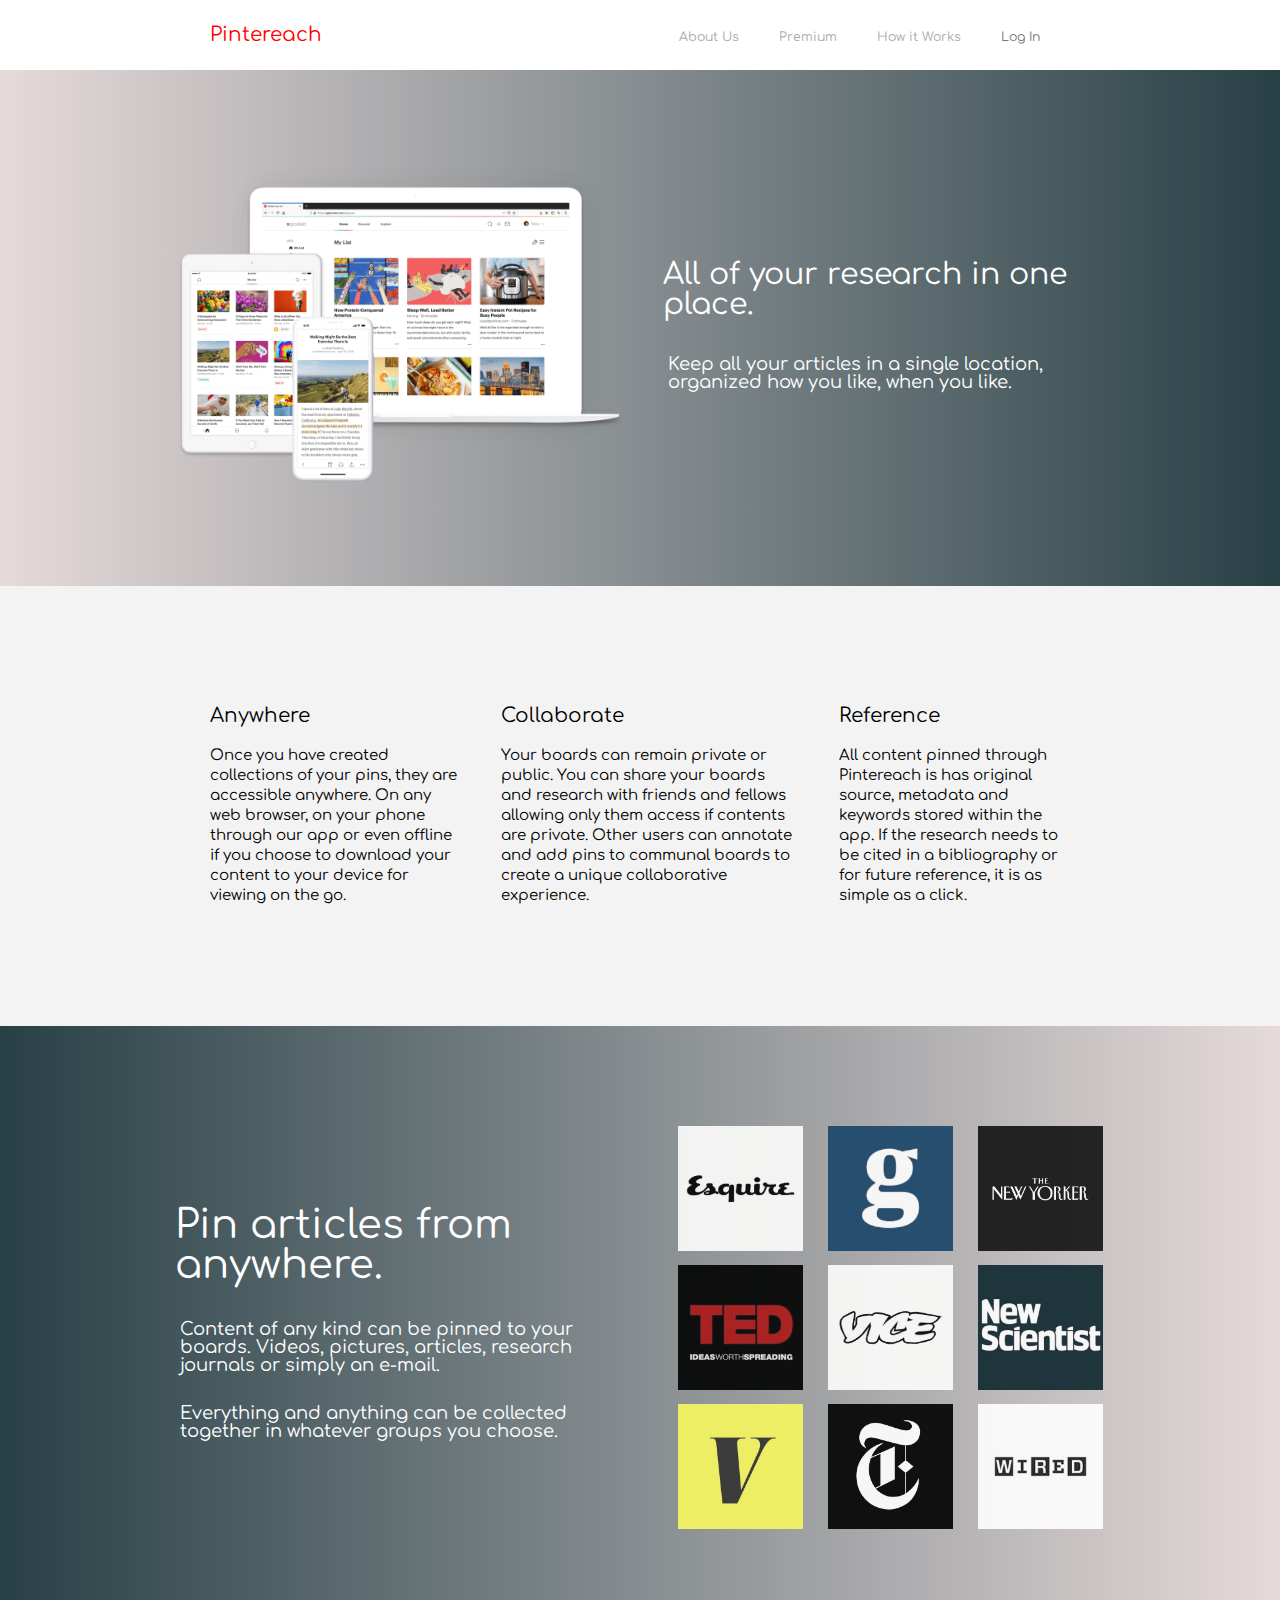
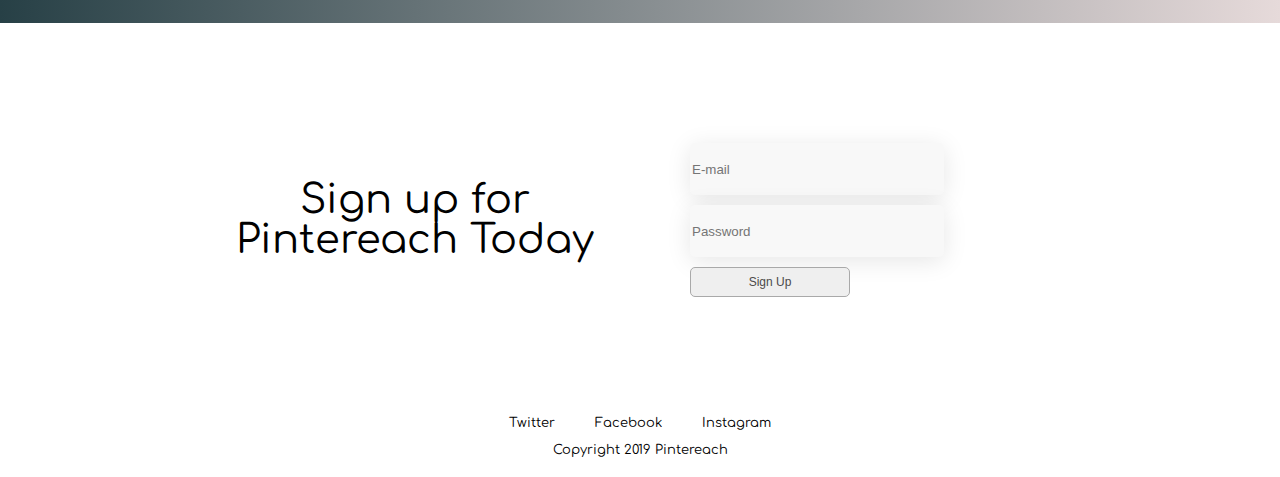
==== index.html @ 4bc60230 "premium page created + early styling" ====
<!DOCTYPE html>
<html lang="en">

<head>
    <meta charset="UTF-8">
    <meta name="viewport" content="width=device-width, initial-scale=1.0">
    <meta http-equiv="X-UA-Compatible" content="ie=edge">
    <link href="https://fonts.googleapis.com/css?family=Comfortaa&display=swap" rel="stylesheet">
    <link rel="stylesheet" href="css/index.css">
    <link rel='shortcut icon' type='image/x-icon' href='favicon.ico' />
    <script defer src="JS/index.js"></script>
    <title>Pintereach</title>
</head>

<body>
    <header>
        <div class="navbar">
            <div class="logo">
                <a href="index.html">
                    <h1>Pintereach</h1>
                </a>
            </div>

            <div class="nav">
                <ul>
                    <li><a href="about.html">About Us</a></li>
                    <li><a href="premium.html">Premium</a></li>
                    <li><a href="howitworks.html">How it Works</a></li>
                    <li class="buttonlogin">Log In</li>
                    <li class="buttonloginmobile"><a href="mobilelogin.html">Log In</a></li>
                </ul>
            </div>
        </div>
    </header>

    <div class="top-content">
        <div class="top-container">
            <div class="left-side">
                <img src="IMG/exampletemporary.png">
            </div>
            <div class="right-side">
                <h2>All of your research in one place. </h2>
                <p>Keep all your articles in a single location,
                    organized how you like, when you like.
                </p>

            </div>
            <div class="log-in hidden1">
                <div class="logo1"><a href="index.html">
                        <h1>Pintereach</h1>
                    </a></div>
                <input class="text1" placeholder="email">
                <input class="text1" placeholder="password">
                <button class="logged-button">Log In</button>
                <p>Not a member? <a class="signup-button" href="#signup">Sign up!</a></p>
            </div>
        </div>

    </div>
    <div class="middle-content">
        <div class="middle-container">
            <div class="text">
                <h3>Anywhere</h3>
                <p>Once you have created collections of your pins,
                    they are accessible anywhere. On any web browser, on
                    your phone through our app or even offline if you
                    choose to download your content to your device for viewing
                    on the go.
                </p>
            </div>
            <div class="text">
                <h3>Collaborate</h3>
                <p>Your boards can remain private or public. You can share
                    your boards and research with friends and fellows
                    allowing only them access if contents are private.
                    Other users can annotate and add pins to communal boards
                    to create a unique collaborative experience.
                </p>
            </div>
            <div class="text">
                <h3>Reference </h3>
                <p>All content pinned through Pintereach is has original source,
                    metadata and keywords stored within the app. If the research
                    needs to be cited in a bibliography or for future reference,
                    it is as simple as a click.
                </p>
            </div>
        </div>


    </div>
    <div class="middle-content-bottom">
        <div class="middle-container-1">
            <div class="left-side">
                <h2>Pin articles from anywhere.</h2>
                <p>Content of any kind can be pinned to your
                    boards. Videos, pictures, articles, research journals
                    or simply an e-mail.</p>
                <p> Everything and anything
                    can be collected together
                    in whatever groups you choose.
                </p>
            </div>
            <div class="right-side">
                <div class="image-container"><img src="IMG/esquire.jpg"></div>
                <div class="image-container"><img src="IMG/guardian.jpg"></div>
                <div class="image-container"><img src="IMG/newyorker.jpg"></div>
                <div class="image-container"><img src="IMG/ted.jpg"></div>
                <div class="image-container"><img src="IMG/vice.jpg"></div>
                <div class="image-container"><img src="IMG/newscientist.jpg"></div>
                <div class="image-container"><img src="IMG/vox.jpg"></div>
                <div class="image-container"><img src="IMG/telegraph.jpg"></div>
                <div class="image-container"><img src="IMG/wired.jpg"></div>
            </div>
        </div>
    </div>
    </div>
    <div class="bottom-content">
        <div class="bottom-container-redo">
            <div class="left-bottom">
                <h1>Sign up for Pintereach Today</h1>
            </div>
            <div class="right-bottom" id="signup">
                <form>

                    <input id="input-one" type="text" name="email" placeholder="E-mail"><br>
                    <input id="input-two" type="text" name="password" placeholder="Password">
                </form>
                <button class="sign-up-button">Sign Up</button>
            </div>
            <div class="right-bottom-alt">
                <h2>Thanks, you will be e-mailed a confirmation
                    shortly.
                </h2>
            </div>

        </div>
    </div>
    <footer>

        <ul class="footer-links">
            <li><a href="#">Twitter</a></li>
            <li><a href="#">Facebook</a></li>
            <li><a href="#">Instagram</a></li>
        </ul>
        <p>Copyright 2019 Pintereach</p>
    </footer>
</body>

</html>
---- css/index.css ----
html,
body,
div,
span,
applet,
object,
iframe,
h1,
h2,
h3,
h4,
h5,
h6,
p,
blockquote,
pre,
a,
abbr,
acronym,
address,
big,
cite,
code,
del,
dfn,
em,
img,
ins,
kbd,
q,
s,
samp,
small,
strike,
strong,
sub,
sup,
tt,
var,
b,
u,
i,
center,
dl,
dt,
dd,
ol,
ul,
li,
fieldset,
form,
label,
legend,
table,
caption,
tbody,
tfoot,
thead,
tr,
th,
td,
article,
aside,
canvas,
details,
embed,
figure,
figcaption,
footer,
header,
hgroup,
menu,
nav,
output,
ruby,
section,
summary,
time,
mark,
audio,
video {
  margin: 0;
  padding: 0;
  border: 0;
  font-size: 100%;
  font: inherit;
  vertical-align: baseline;
}
/* HTML5 display-role reset for older browsers */
article,
aside,
details,
figcaption,
figure,
footer,
header,
hgroup,
menu,
nav,
section {
  display: block;
}
:root {
  font-size: 62.5%;
}
body {
  line-height: 1;
  box-sizing: border-box;
}
ol,
ul {
  list-style: none;
}
blockquote,
q {
  quotes: none;
}
blockquote:before,
blockquote:after,
q:before,
q:after {
  content: '';
  content: none;
}
table {
  border-collapse: collapse;
  border-spacing: 0;
}
a {
  text-decoration: none;
  color: inherit;
}
header {
  width: 100%;
  position: fixed;
  top: 0;
  margin: 0 auto;
  background-color: white;
  color: red;
  z-index: 1;
}
@media (max-width: 500px) {
  header {
    max-width: auto;
  }
}
header .logo {
  font-size: 2rem;
  padding-left: 2rem;
}
header .logo:hover {
  color: #d40202;
  cursor: pointer;
}
.navbar {
  max-width: 900px;
  margin: 0 auto;
  padding: 2.5rem 0;
  display: flex;
  align-items: baseline;
  justify-content: space-between;
  top: 0;
}
@media (max-width: 500px) {
  .navbar {
    flex-direction: column;
    align-items: center;
    width: 100%;
    padding: 1rem 0;
  }
}
.nav {
  font-size: 1.25rem;
  color: darkgrey;
}
@media (max-width: 500px) {
  .nav {
    padding-top: 1rem;
  }
}
ul {
  display: flex;
  margin-right: 3rem;
}
li {
  padding: 0 2rem;
  cursor: pointer;
}
@media (max-width: 500px) {
  li {
    padding: 0 1rem;
  }
}
li:nth-child(4) {
  color: #787878;
}
li:hover {
  color: #c8c8c8;
}
@media (max-width: 500px) {
  .buttonlogin {
    display: none;
  }
}
.buttonloginmobile {
  display: none;
}
@media (max-width: 500px) {
  .buttonloginmobile {
    display: block;
  }
}
.top-content {
  margin-top: 7rem;
  background-image: linear-gradient(to right, #E6DADA, #274046);
  display: flex;
}
@media (max-width: 500px) {
  .top-content {
    margin-top: 2rem;
  }
}
.top-container {
  margin: 0 auto;
  width: 950px;
  max-width: 950px;
  display: flex;
  justify-content: space-around;
  align-items: center;
  margin-top: 8rem;
  margin-bottom: 8rem;
}
.top-container .right-side {
  width: 100%;
  max-width: 450px;
  padding: 10rem 0;
}
.top-container .right-side h2 {
  font-size: 3rem;
  color: white;
  margin-bottom: 1rem;
  padding: 1rem;
}
.top-container .right-side p {
  font-size: 1.8rem;
  color: white;
  padding: 1.5rem;
}
.top-container .left-side {
  max-width: 450px;
}
.top-container .left-side img {
  height: auto;
  max-width: 100%;
}
@media (max-width: 500px) {
  .top-container {
    flex-direction: column-reverse;
    margin-top: 0rem;
  }
}
.middle-content {
  background-color: #f3f3f3;
}
.middle-container {
  max-width: 900px;
  margin: 0 auto;
  display: flex;
  justify-content: space-between;
  position: relative;
  top: 20%;
  padding-top: 10rem;
  padding-bottom: 10rem;
}
.text {
  max-width: 450px;
  padding: 2rem;
}
.text h3 {
  font-size: 2rem;
  padding-bottom: 2rem;
}
.text p {
  font-size: 1.5rem;
  line-height: 2rem;
}
@media (max-width: 500px) {
  .middle-container {
    flex-direction: column;
    justify-content: center;
    align-items: center;
    width: 100%;
  }
  .text {
    max-width: 90%;
  }
}
.bottom-container-redo {
  max-width: 900px;
  height: 100%;
  margin: 0 auto;
  display: flex;
  justify-content: space-between;
  align-items: center;
  margin-top: 12rem;
  margin-bottom: 12rem;
}
@media (max-width: 500px) {
  .bottom-container-redo {
    flex-direction: column;
    width: 100%;
  }
}
.bottom-container-redo .left-bottom {
  width: 100%;
  max-width: 450px;
  text-align: center;
}
@media (max-width: 500px) {
  .bottom-container-redo .left-bottom {
    margin-bottom: 5rem;
  }
}
.bottom-container-redo h1 {
  font-size: 4rem;
}
.bottom-container-redo .right-bottom {
  display: flex;
  flex-direction: column;
  align-items: center;
  width: 400px;
  max-width: 450px;
  display: block;
}
@media (max-width: 500px) {
  .bottom-container-redo .right-bottom {
    width: 80%;
  }
}
.bottom-container-redo .right-bottom input {
  width: 25rem;
  height: 5rem;
  margin-bottom: 1rem;
  background-color: #f8f8f8;
  border: 0px solid black;
  border-radius: 5px;
  box-shadow: 0px 4px 24px rgba(0, 0, 0, 0.1);
}
@media (max-width: 500px) {
  .bottom-container-redo .right-bottom input {
    width: 80%;
  }
}
.bottom-container-redo .right-bottom .sign-up-button {
  font-size: 1.2rem;
  width: 16rem;
  height: 3rem;
  border: 1px darkgrey solid;
  border-radius: 5px;
  color: #4b4a4a;
}
.bottom-container-redo .right-bottom .sign-up-button:hover {
  color: red;
}
.right-bottom-alt {
  display: none;
  width: 400px;
}
@media (max-width: 500px) {
  .right-bottom-alt {
    width: 80%;
  }
}
footer {
  height: 4rem;
  margin: 0 auto;
  font-size: 1.3rem;
  display: flex;
  flex-direction: column;
  align-items: center;
  justify-content: space-between;
  margin-bottom: 2rem;
}
@media (max-width: 500px) {
  footer {
    width: 100%;
  }
}
footer .footer-links {
  max-width: 800px;
  margin: 0 auto;
}
.middle-content-bottom {
  background-image: linear-gradient(to right, #274046, #E6DADA);
}
.middle-container-1 {
  margin: 0 auto;
  max-width: 950px;
  justify-content: space-between;
  align-items: center;
  display: flex;
  padding-top: 9rem;
  padding-bottom: 9rem;
}
@media (max-width: 500px) {
  .middle-container-1 {
    flex-direction: column;
  }
}
.left-side {
  max-width: 450px;
}
@media (max-width: 500px) {
  .left-side {
    margin-bottom: 4rem;
  }
}
.left-side h2 {
  font-size: 4rem;
  color: white;
  margin-bottom: 1rem;
  padding: 1rem;
}
.left-side p {
  font-size: 1.8rem;
  color: white;
  padding: 1.5rem;
}
.right-side {
  width: 100%;
  max-width: 450px;
  display: flex;
  justify-content: space-around;
  flex-wrap: wrap;
}
.right-side .image-container {
  width: 125px;
  padding-top: 1rem;
  transition: 0.2s ease-in-out;
  opacity: 0.9;
  filter: grayscale(40%);
}
@media (max-width: 500px) {
  .right-side .image-container {
    width: 100px;
  }
}
.right-side .image-container:hover {
  filter: grayscale(0%);
  transition: 0.2s ease-in-out;
}
.right-side img {
  height: auto;
  width: 100%;
}
.log-in {
  position: absolute;
  margin: auto;
  top: 42%;
  right: 50%;
  bottom: 80%;
  left: 65%;
  width: 280px;
  height: 340px;
  background-color: #eeeeee;
  box-shadow: 0px 4px 24px rgba(0, 0, 0, 0.3);
  display: flex;
  flex-direction: column;
  align-items: center;
  z-index: 2;
}
.log-in p {
  margin-top: 2rem;
  font-size: 1.2rem;
}
.log-in p a:hover {
  color: red;
}
.hidden1 {
  display: none;
}
.logo1 {
  font-size: 2.5rem;
  height: 4rem;
  color: red;
  border-bottom: 1px solid lightgrey;
  margin-top: 2rem;
}
.logo1:hover {
  opacity: 0.7;
}
.text1 {
  text-align: center;
  height: 5rem;
  width: 25rem;
  background-color: #f8f8f8;
  border: 0px solid black;
  border-radius: 5px;
  margin-top: 3rem;
  box-shadow: 0px 4px 24px rgba(0, 0, 0, 0.2);
}
.logged-button {
  margin-top: 3rem;
  width: 10rem;
  height: 3rem;
  border-radius: 5px;
}
.logged-button:hover {
  color: red;
  border: 1px solid red;
}
.wrapper {
  background-image: linear-gradient(to right, #E6DADA, #274046);
}
.login-container {
  margin: 0 auto;
  height: 40rem;
  width: 28rem;
  border: 1px white solid;
  background-color: #f3f3f3;
  box-shadow: 0px 4px 24px rgba(0, 0, 0, 0.3);
  margin-top: 8rem;
  display: flex;
  flex-direction: column;
  align-items: center;
}
.login-container h2 {
  color: red;
  margin-top: 2rem;
  margin-bottom: 3rem;
}
.about-us {
  margin-top: 7rem;
  background-image: linear-gradient(to right, #E6DADA, #274046);
  display: flex;
}
@media (max-width: 500px) {
  .about-us {
    margin-top: 2rem;
  }
}
.about-top-container {
  margin: 0 auto;
  width: 950px;
  max-width: 950px;
  display: flex;
  justify-content: space-around;
  align-items: center;
  margin-top: 8rem;
  margin-bottom: 8rem;
}
.about-right-side {
  width: 100%;
  max-width: 450px;
  padding: 10rem 0;
}
@media (max-width: 500px) {
  .about-right-side {
    text-align: center;
  }
}
.about-right-side h2 {
  font-size: 3rem;
  color: white;
  margin-bottom: 1rem;
  padding: 1rem;
}
.about-right-side h3 {
  font-size: 1.8rem;
  color: white;
  padding: 1rem;
}
.about-right-side h3 span {
  font-size: 1.5rem;
  padding-left: 1rem;
}
.about-right-side p {
  font-size: 1.5rem;
  color: white;
  padding: 1.5rem;
}
.about-left-side {
  max-width: 450px;
}
@media (max-width: 500px) {
  .about-left-side {
    max-width: 350px;
  }
}
.about-left-side img {
  height: auto;
  max-width: 100%;
}
@media (max-width: 500px) {
  .about-top-container {
    flex-direction: column-reverse;
    margin-top: 0rem;
  }
}
.about-content {
  margin-top: 1rem;
  display: flex;
}
@media (max-width: 500px) {
  .about-content {
    margin-top: 2rem;
  }
}
.about-container {
  margin: 0 auto;
  width: 950px;
  max-width: 950px;
  display: flex;
  flex-direction: column;
  margin-top: 8rem;
  margin-bottom: 1rem;
}
.employee {
  display: flex;
  justify-content: space-evenly;
  align-items: flex-start;
  margin-bottom: 2rem;
  color: #274046;
}
.employee h2 {
  font-size: 3rem;
  margin-bottom: 2rem;
}
@media (max-width: 500px) {
  .employee h2 {
    text-align: center;
  }
}
.employee p {
  font-size: 1.6rem;
  line-height: 120%;
}
@media (max-width: 500px) {
  .employee {
    flex-direction: column;
    align-items: center;
  }
}
.employee-left {
  width: 100%;
  max-width: 200px;
}
.employee-left img {
  height: auto;
  max-width: 100%;
  border-radius: 50%;
}
.employee-right {
  margin-top: 2rem;
  width: 100%;
  max-width: 600px;
}
@media (max-width: 500px) {
  .employee-right {
    width: 90%;
  }
}
.how-content {
  margin-top: 7rem;
  background-image: linear-gradient(to right, #E6DADA, #274046);
  display: flex;
}
@media (max-width: 500px) {
  .how-content {
    margin-top: 2rem;
  }
}
.how-container {
  margin: 0 auto;
  width: 950px;
  max-width: 950px;
  display: flex;
  justify-content: space-around;
  align-items: center;
  margin-top: 8rem;
  margin-bottom: 8rem;
}
.how-container .how-right-side {
  width: 100%;
  max-width: 450px;
  padding: 10rem 0;
}
.how-container .how-right-side h2 {
  font-size: 3rem;
  color: white;
  margin-bottom: 1rem;
  padding: 1.5rem;
}
.how-container .how-right-side p {
  font-size: 1.8rem;
  color: white;
  padding: 1.5rem;
}
.how-container .how-left-side {
  max-width: 450px;
}
.how-container .how-left-side img {
  height: auto;
  max-width: 100%;
}
@media (max-width: 500px) {
  .how-container .how-left-side img {
    max-width: 300px;
  }
}
@media (max-width: 500px) {
  .how-container {
    flex-direction: column-reverse;
    margin-top: 0rem;
  }
}
.how-middle-content {
  background-color: #f3f3f3;
}
.how-middle-container {
  max-width: 1100px;
  margin: 0 auto;
  display: flex;
  justify-content: space-between;
}
.step-box {
  display: flex;
  flex-direction: column;
  max-width: 230px;
  margin-top: 8rem;
  margin-bottom: 8rem;
}
.step-top {
  width: 100%;
  max-width: 230px;
  margin-bottom: 3rem;
  background-color: #f8f8f8;
  border-radius: 50%;
}
.step-top img {
  height: 200px;
  max-width: 100%;
}
.step-bottom {
  color: #274046;
}
.step-bottom h3 {
  font-size: 1.8rem;
  text-align: center;
  margin-bottom: 1rem;
}
.step-bottom h3 span {
  color: #525252;
}
.step-bottom p {
  font-size: 1.5rem;
}
@media (max-width: 500px) {
  .how-middle-container {
    flex-direction: column;
    justify-content: center;
    align-items: center;
    width: 100%;
  }
  .step-box {
    margin-bottom: 2rem;
    max-width: 350px;
    align-items: center;
  }
  .step-bottomn {
    width: 100%;
    max-width: 100%;
  }
  .step-box:last-child {
    margin-bottom: 7rem;
  }
}
.premium-content {
  margin-top: 7rem;
  background-image: linear-gradient(to right, #E6DADA, #274046);
  display: flex;
}
@media (max-width: 500px) {
  .premium-content {
    margin-top: 2rem;
  }
}
.premium-container {
  margin: 0 auto;
  width: 950px;
  max-width: 950px;
  display: flex;
  justify-content: space-around;
  align-items: center;
  margin-top: 8rem;
  margin-bottom: 8rem;
}
.premium-container .premium-right-side {
  width: 100%;
  max-width: 450px;
  padding: 10rem 0;
}
.premium-container .premium-right-side h2 {
  font-size: 3rem;
  color: white;
  padding: 1.5rem;
}
.premium-container .premium-right-side p {
  font-size: 1.8rem;
  color: white;
  padding: 1.5rem;
  margin-bottom: 2rem;
}
.premium-container .premium-right-side .freetrial {
  display: inline;
  font-size: 1.2rem;
  color: white;
  padding: 1.5rem;
  border: 1px solid white;
  margin: 3rem 0 0 1.5rem;
  cursor: pointer;
}
.premium-container .premium-right-side .freetrial:hover {
  color: red;
  border: 1px solid red;
}
.premium-container .premium-left-side {
  max-width: 450px;
}
.premium-container .premium-left-side img {
  height: auto;
  max-width: 100%;
}
@media (max-width: 500px) {
  .premium-container .premium-left-side img {
    max-width: 300px;
  }
}
@media (max-width: 500px) {
  .premium-container {
    flex-direction: column-reverse;
    margin-top: 0rem;
  }
}
body {
  font-family: 'Comfortaa', cursive;
  font-size: 2rem;
}
@media (max-width: 500px) {
  body {
    width: 100%;
  }
}
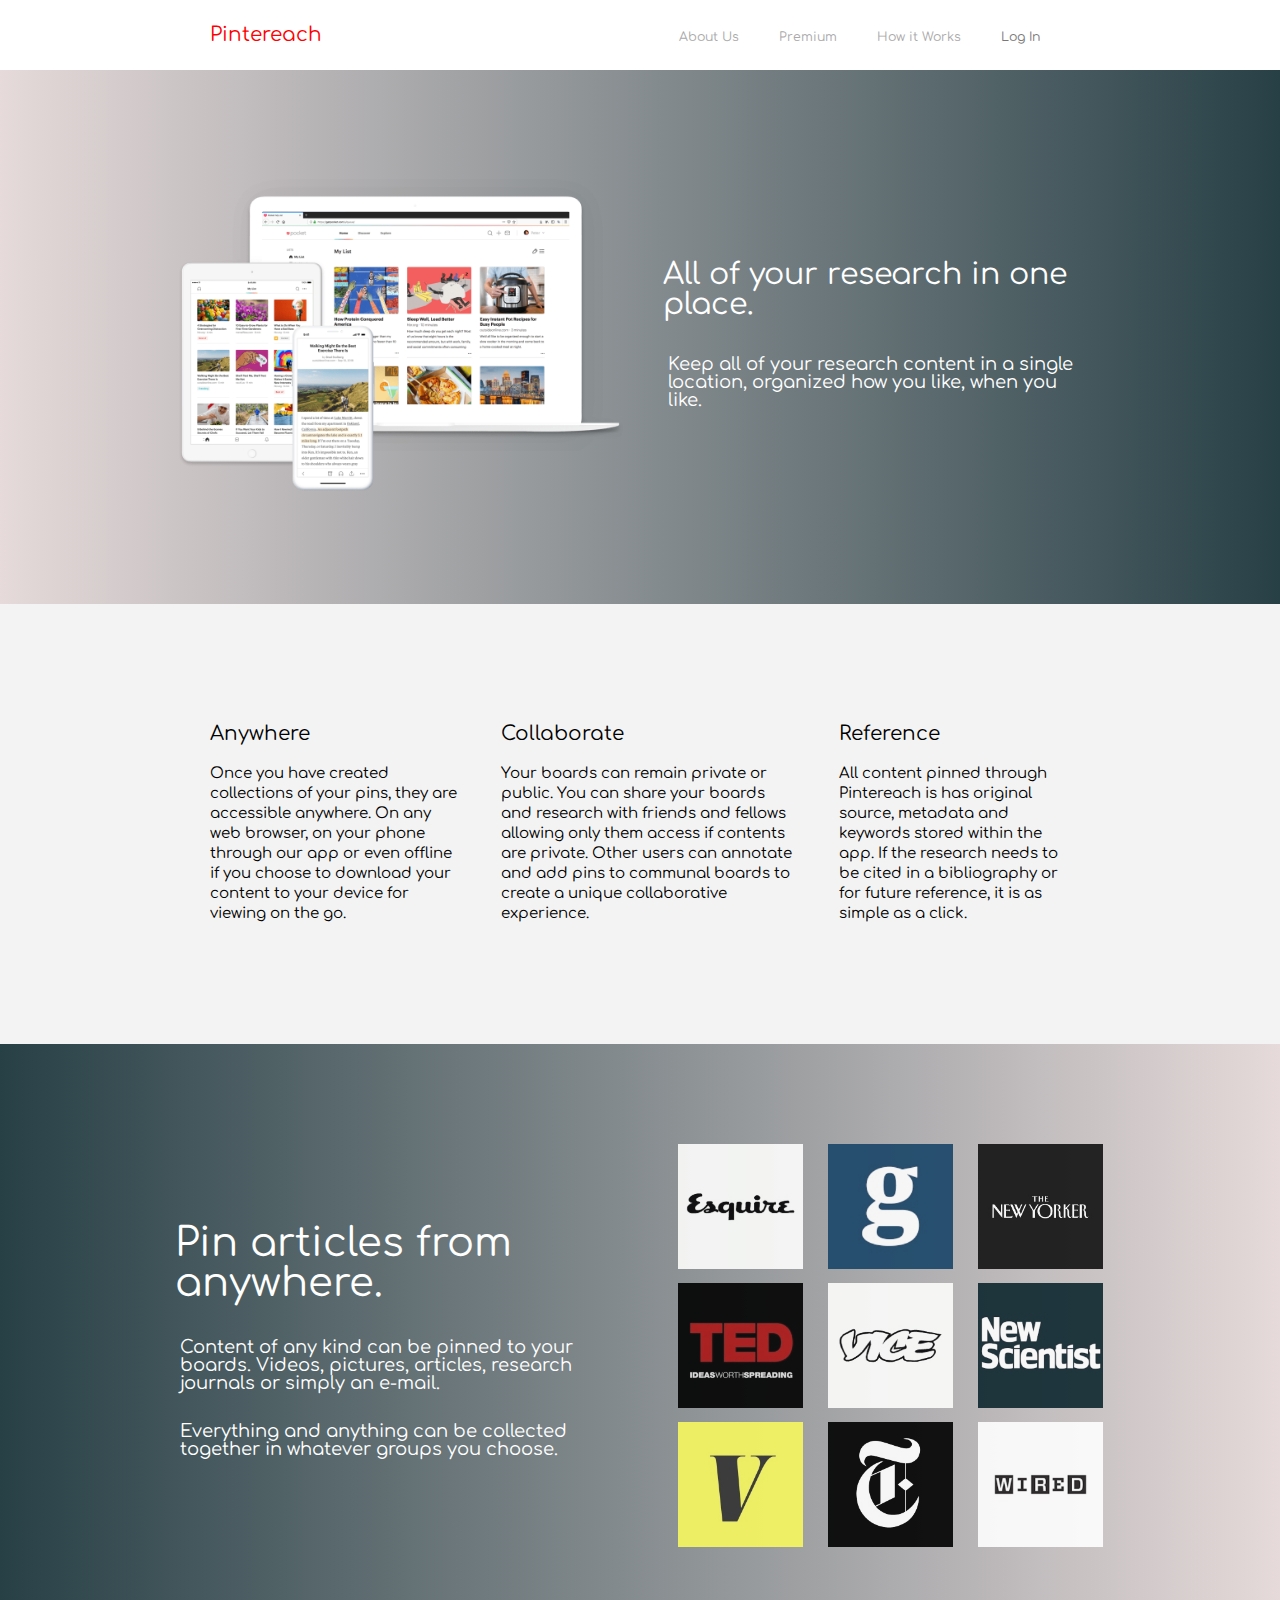
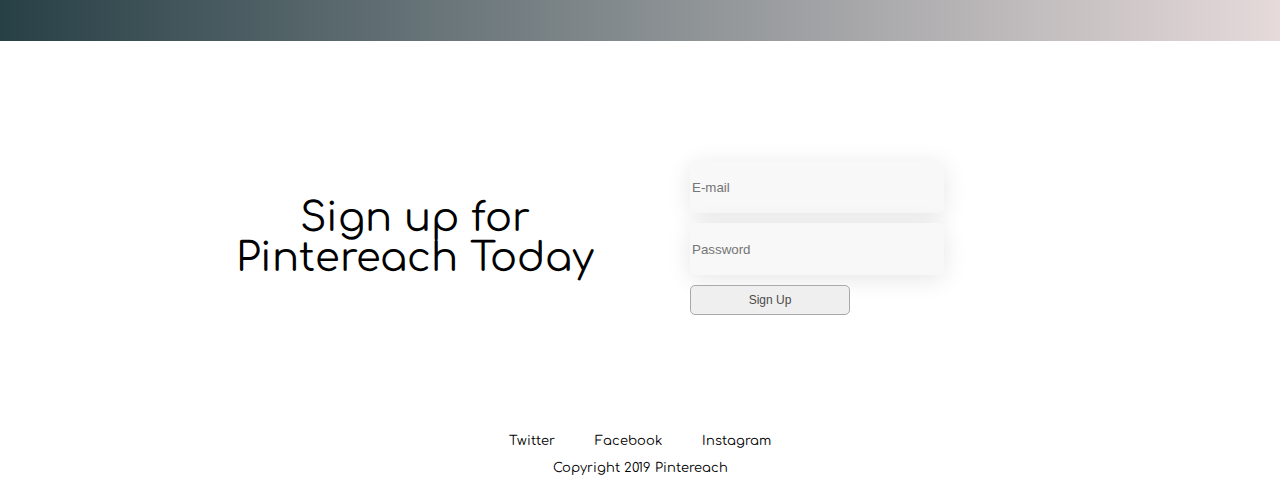
==== commit 60d0461b: "HTML refactor" ====
--- a/index.html
+++ b/index.html
@@ -7,7 +7,8 @@
     <meta http-equiv="X-UA-Compatible" content="ie=edge">
     <link href="https://fonts.googleapis.com/css?family=Comfortaa&display=swap" rel="stylesheet">
     <link rel="stylesheet" href="css/index.css">
-    <link rel='shortcut icon' type='image/x-icon' href='favicon.ico' />
+    <link rel="icon" type="image/png" href="IMG/favicon2.png" />
+
     <script defer src="JS/index.js"></script>
     <title>Pintereach</title>
 </head>
@@ -20,7 +21,6 @@
                     <h1>Pintereach</h1>
                 </a>
             </div>
-
             <div class="nav">
                 <ul>
                     <li><a href="about.html">About Us</a></li>
@@ -32,7 +32,6 @@
             </div>
         </div>
     </header>
-
     <div class="top-content">
         <div class="top-container">
             <div class="left-side">
@@ -40,22 +39,20 @@
             </div>
             <div class="right-side">
                 <h2>All of your research in one place. </h2>
-                <p>Keep all your articles in a single location,
+                <p>Keep all of your research content in a single location,
                     organized how you like, when you like.
                 </p>
-
             </div>
             <div class="log-in hidden1">
                 <div class="logo1"><a href="index.html">
                         <h1>Pintereach</h1>
                     </a></div>
                 <input class="text1" placeholder="email">
-                <input class="text1" placeholder="password">
+                <input class="text1" type="password" placeholder="password">
                 <button class="logged-button">Log In</button>
                 <p>Not a member? <a class="signup-button" href="#signup">Sign up!</a></p>
             </div>
         </div>
-
     </div>
     <div class="middle-content">
         <div class="middle-container">
@@ -86,8 +83,6 @@
                 </p>
             </div>
         </div>
-
-
     </div>
     <div class="middle-content-bottom">
         <div class="middle-container-1">
@@ -122,9 +117,8 @@
             </div>
             <div class="right-bottom" id="signup">
                 <form>
-
                     <input id="input-one" type="text" name="email" placeholder="E-mail"><br>
-                    <input id="input-two" type="text" name="password" placeholder="Password">
+                    <input id="input-two" type="password" name="password" placeholder="Password">
                 </form>
                 <button class="sign-up-button">Sign Up</button>
             </div>
@@ -137,7 +131,6 @@
         </div>
     </div>
     <footer>
-
         <ul class="footer-links">
             <li><a href="#">Twitter</a></li>
             <li><a href="#">Facebook</a></li>
--- a/css/index.css
+++ b/css/index.css
@@ -335,6 +335,7 @@
 @media (max-width: 500px) {
   .bottom-container-redo .right-bottom {
     width: 80%;
+    margin-left: 5rem;
   }
 }
 .bottom-container-redo .right-bottom input {
@@ -454,7 +455,7 @@
   width: 100%;
 }
 .log-in {
-  position: absolute;
+  position: fixed;
   margin: auto;
   top: 42%;
   right: 50%;
@@ -726,7 +727,7 @@
 .step-box {
   display: flex;
   flex-direction: column;
-  max-width: 230px;
+  max-width: 400px;
   margin-top: 8rem;
   margin-bottom: 8rem;
 }
@@ -792,13 +793,19 @@
   display: flex;
   justify-content: space-around;
   align-items: center;
-  margin-top: 8rem;
+  margin-top: 13rem;
   margin-bottom: 8rem;
 }
 .premium-container .premium-right-side {
   width: 100%;
   max-width: 450px;
-  padding: 10rem 0;
+  padding-bottom: 8rem;
+}
+@media (max-width: 500px) {
+  .premium-container .premium-right-side {
+    text-align: center;
+    max-width: 400px;
+  }
 }
 .premium-container .premium-right-side h2 {
   font-size: 3rem;
@@ -825,7 +832,7 @@
   border: 1px solid red;
 }
 .premium-container .premium-left-side {
-  max-width: 450px;
+  max-width: 400px;
 }
 .premium-container .premium-left-side img {
   height: auto;
@@ -833,13 +840,75 @@
 }
 @media (max-width: 500px) {
   .premium-container .premium-left-side img {
-    max-width: 300px;
+    max-width: 350px;
   }
 }
 @media (max-width: 500px) {
   .premium-container {
     flex-direction: column-reverse;
-    margin-top: 0rem;
+    margin-top: 8rem;
+    align-items: center;
+  }
+}
+.premium-middle-content {
+  background-color: #f3f3f3;
+}
+.premium-middle-container {
+  max-width: 1000px;
+  margin: 0 auto;
+  display: flex;
+  justify-content: space-between;
+}
+.premium-box {
+  display: flex;
+  flex-direction: column;
+  max-width: 230px;
+  margin-top: 8rem;
+  margin-bottom: 8rem;
+}
+.premium-top {
+  width: 100%;
+  max-width: 230px;
+  margin-bottom: 3rem;
+  background-color: #f8f8f8;
+  border-radius: 50%;
+}
+.premium-top img {
+  height: 200px;
+  max-width: 100%;
+}
+.premium-bottom {
+  color: #274046;
+}
+.premium-bottom h3 {
+  font-size: 1.8rem;
+  text-align: center;
+  margin-bottom: 1rem;
+}
+.premium-bottom h3 span {
+  color: #525252;
+}
+.premium-bottom p {
+  font-size: 1.5rem;
+}
+@media (max-width: 500px) {
+  .premium-middle-container {
+    flex-direction: column;
+    justify-content: center;
+    align-items: center;
+    width: 100%;
+  }
+  .premium-box {
+    margin-bottom: 2rem;
+    max-width: 350px;
+    align-items: center;
+  }
+  .premium-bottomn {
+    width: 100%;
+    max-width: 100%;
+  }
+  .premium-box:last-child {
+    margin-bottom: 7rem;
   }
 }
 body {
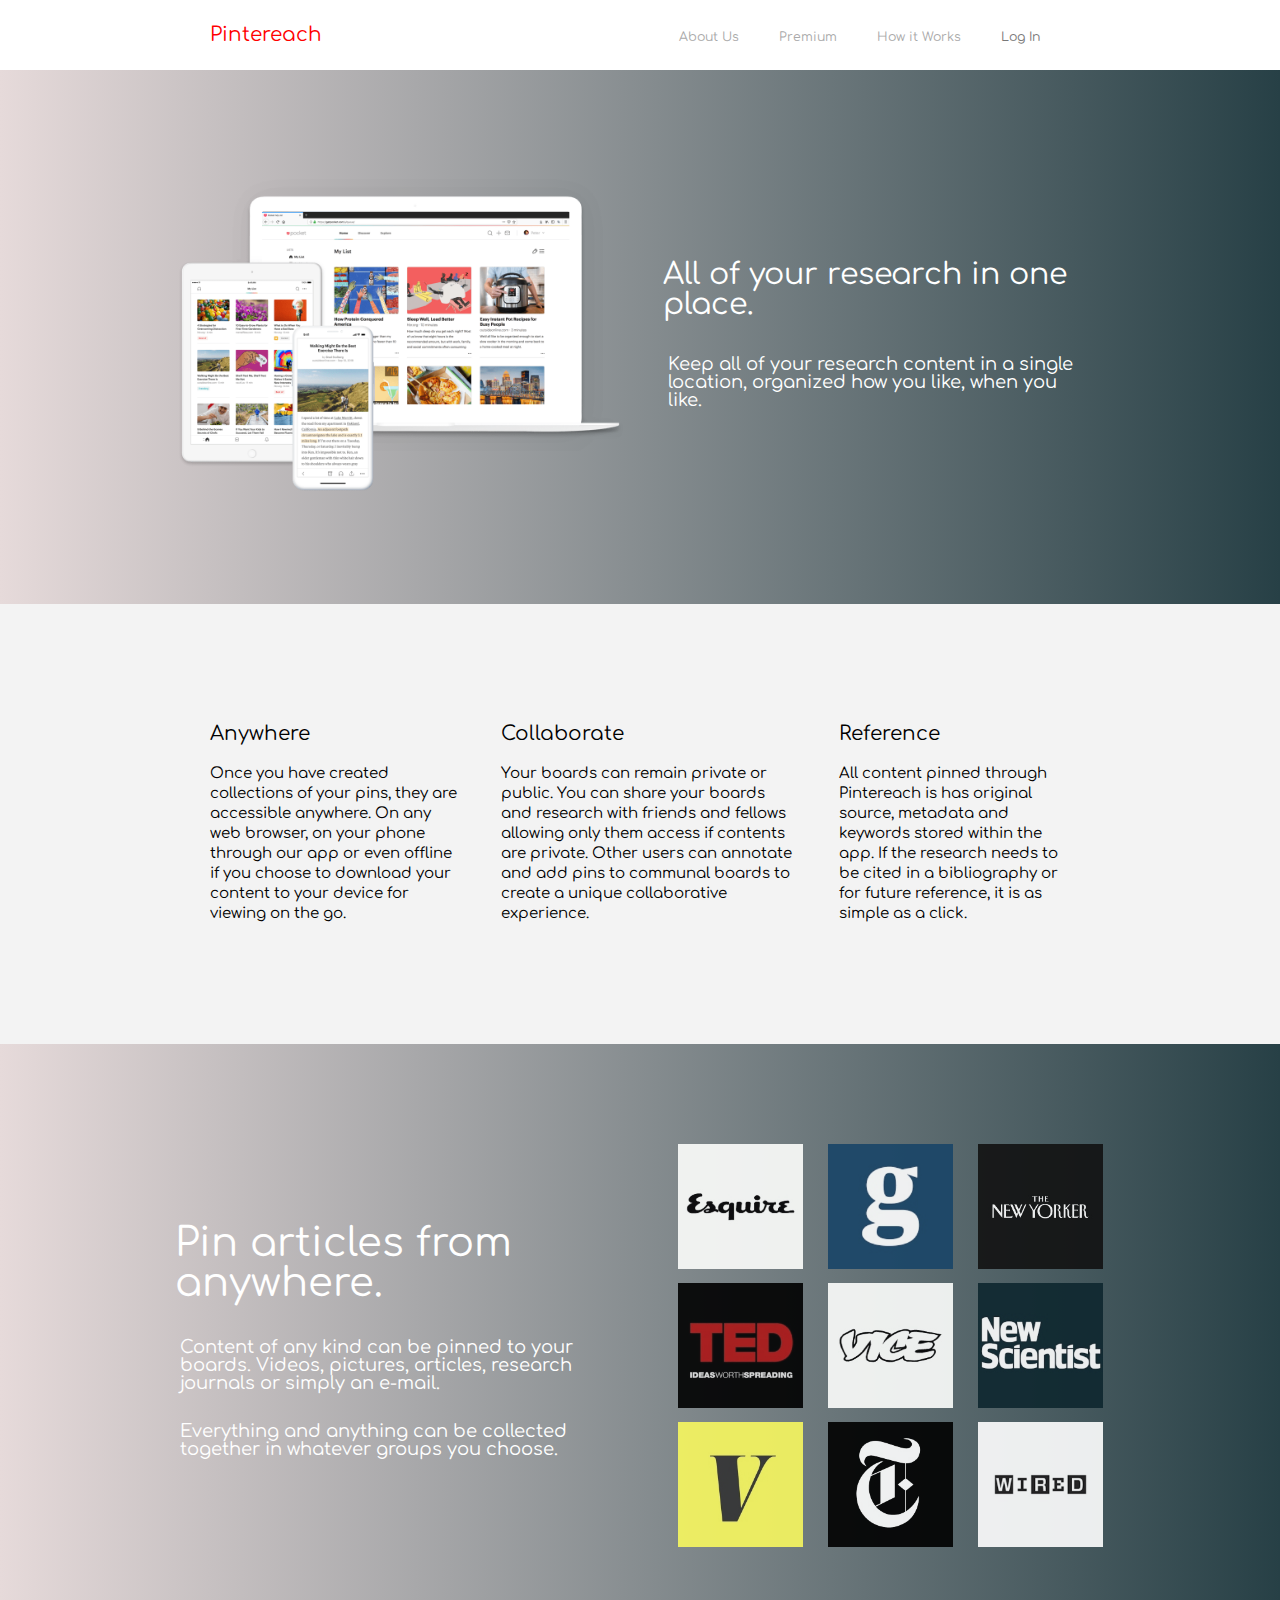
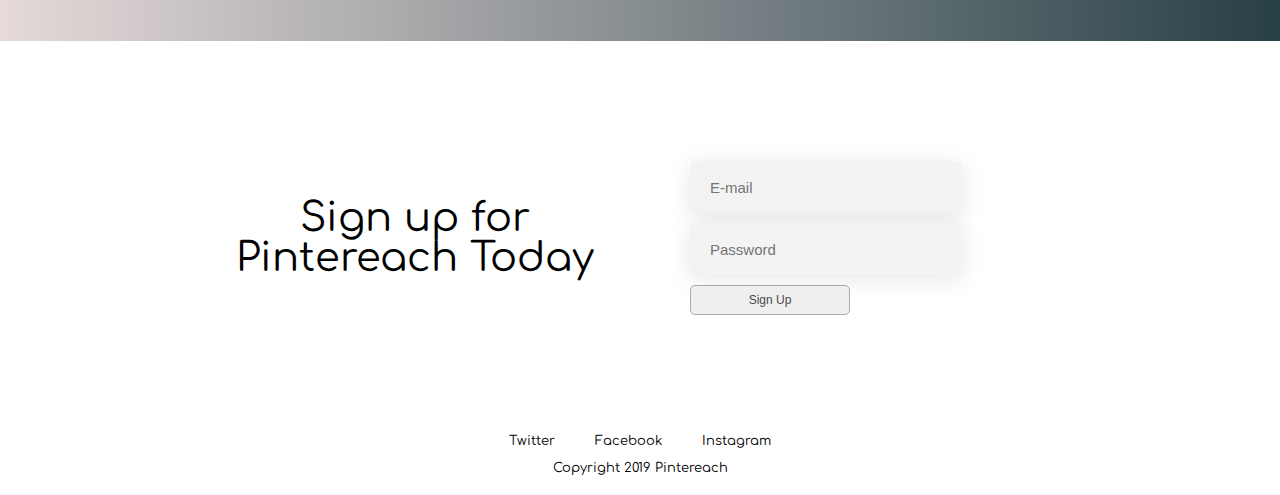
==== commit eead8d4d: "side nav bar added" ====
--- a/index.html
+++ b/index.html
@@ -10,11 +10,12 @@
     <link rel="icon" type="image/png" href="IMG/favicon2.png" />
 
     <script defer src="JS/index.js"></script>
+    <script defer src="JS/sidenav.js"></script>
     <title>Pintereach</title>
 </head>
 
 <body>
-    <header>
+  <header>
         <div class="navbar">
             <div class="logo">
                 <a href="index.html">
@@ -30,19 +31,35 @@
                     <li class="buttonloginmobile"><a href="mobilelogin.html">Log In</a></li>
                 </ul>
             </div>
+            <div class="hamburger">
+                <div class="line"></div>
+                <div class="line"></div>
+                <div class="line"></div>
+            </div>
         </div>
-    </header>
-    <div class="top-content">
+    </header> 
+    <div class="side-nav">
+        <div class="close"> X</div>
+        <div class="side-nav-bar">
+                <a href="about.html">About Us</a>
+                    <a href="premium.html">Premium</a>
+                    <a href="howitworks.html">How it Works</a>
+                    <a href="mobilelogin.html">Log In</a>
+        </div>
+
+    </div>
+
+    <section class="top-content">
         <div class="top-container">
             <div class="left-side">
                 <img src="IMG/exampletemporary.png">
             </div>
-            <div class="right-side">
+            <article class="right-side">
                 <h2>All of your research in one place. </h2>
                 <p>Keep all of your research content in a single location,
                     organized how you like, when you like.
                 </p>
-            </div>
+            </article>
             <div class="log-in hidden1">
                 <div class="logo1"><a href="index.html">
                         <h1>Pintereach</h1>
@@ -53,10 +70,10 @@
                 <p>Not a member? <a class="signup-button" href="#signup">Sign up!</a></p>
             </div>
         </div>
-    </div>
-    <div class="middle-content">
+    </section>
+    <section class="middle-content">
         <div class="middle-container">
-            <div class="text">
+            <article class="text">
                 <h3>Anywhere</h3>
                 <p>Once you have created collections of your pins,
                     they are accessible anywhere. On any web browser, on
@@ -64,8 +81,8 @@
                     choose to download your content to your device for viewing
                     on the go.
                 </p>
-            </div>
-            <div class="text">
+            </article>
+            <article class="text">
                 <h3>Collaborate</h3>
                 <p>Your boards can remain private or public. You can share
                     your boards and research with friends and fellows
@@ -73,18 +90,18 @@
                     Other users can annotate and add pins to communal boards
                     to create a unique collaborative experience.
                 </p>
-            </div>
-            <div class="text">
+            </article>
+            <article class="text">
                 <h3>Reference </h3>
                 <p>All content pinned through Pintereach is has original source,
                     metadata and keywords stored within the app. If the research
                     needs to be cited in a bibliography or for future reference,
                     it is as simple as a click.
                 </p>
-            </div>
+            </article>
         </div>
-    </div>
-    <div class="middle-content-bottom">
+    </section>
+    <section class="middle-content-bottom">
         <div class="middle-container-1">
             <div class="left-side">
                 <h2>Pin articles from anywhere.</h2>
@@ -109,8 +126,8 @@
             </div>
         </div>
     </div>
-    </div>
-    <div class="bottom-content">
+</section>
+    <section class="bottom-content">
         <div class="bottom-container-redo">
             <div class="left-bottom">
                 <h1>Sign up for Pintereach Today</h1>
@@ -129,7 +146,7 @@
             </div>
 
         </div>
-    </div>
+    </section>
     <footer>
         <ul class="footer-links">
             <li><a href="#">Twitter</a></li>
--- a/css/index.css
+++ b/css/index.css
@@ -163,7 +163,6 @@
 }
 @media (max-width: 500px) {
   .navbar {
-    flex-direction: column;
     align-items: center;
     width: 100%;
     padding: 1rem 0;
@@ -173,9 +172,10 @@
   font-size: 1.25rem;
   color: darkgrey;
 }
-@media (max-width: 500px) {
+@media (max-width: 700px) {
   .nav {
     padding-top: 1rem;
+    display: none;
   }
 }
 ul {
@@ -197,7 +197,7 @@
 li:hover {
   color: #c8c8c8;
 }
-@media (max-width: 500px) {
+@media (max-width: 850px) {
   .buttonlogin {
     display: none;
   }
@@ -205,10 +205,60 @@
 .buttonloginmobile {
   display: none;
 }
-@media (max-width: 500px) {
+@media (max-width: 850px) {
   .buttonloginmobile {
     display: block;
   }
+}
+.hamburger {
+  height: 20px;
+  width: 20px;
+  display: none;
+  margin-right: 5rem;
+}
+@media (max-width: 700px) {
+  .hamburger {
+    display: block;
+  }
+}
+.hamburger .line {
+  height: 3px;
+  width: 20px;
+  background-color: lightgrey;
+  margin-top: 3px;
+}
+.side-nav {
+  width: 0px;
+  overflow: hidden;
+  height: 100vh;
+  background-color: black;
+  color: white;
+  opacity: 0.8;
+  display: flex;
+  flex-direction: column;
+  align-items: center;
+  position: fixed;
+  top: 0;
+  right: 0;
+  z-index: 3;
+}
+.side-nav-bar {
+  display: flex;
+  flex-direction: column;
+  height: 400px;
+  justify-content: space-evenly;
+  margin-top: 5rem;
+}
+.side-nav-bar a:hover {
+  color: darkgrey;
+}
+.close {
+  position: absolute;
+  top: 0;
+  left: 0;
+  margin-top: 2rem;
+  margin-left: 2rem;
+  cursor: pointer;
 }
 .top-content {
   margin-top: 7rem;
@@ -342,10 +392,12 @@
   width: 25rem;
   height: 5rem;
   margin-bottom: 1rem;
-  background-color: #f8f8f8;
+  background-color: #f3f3f3;
   border: 0px solid black;
   border-radius: 5px;
   box-shadow: 0px 4px 24px rgba(0, 0, 0, 0.1);
+  padding-left: 2rem;
+  font-size: 1.5rem;
 }
 @media (max-width: 500px) {
   .bottom-container-redo .right-bottom input {
@@ -362,6 +414,7 @@
 }
 .bottom-container-redo .right-bottom .sign-up-button:hover {
   color: red;
+  border: 1px red solid;
 }
 .right-bottom-alt {
   display: none;
@@ -392,7 +445,7 @@
   margin: 0 auto;
 }
 .middle-content-bottom {
-  background-image: linear-gradient(to right, #274046, #E6DADA);
+  background-image: linear-gradient(to right, #E6DADA, #274046);
 }
 .middle-container-1 {
   margin: 0 auto;
@@ -463,7 +516,7 @@
   left: 65%;
   width: 280px;
   height: 340px;
-  background-color: #eeeeee;
+  background-color: #f3f3f3;
   box-shadow: 0px 4px 24px rgba(0, 0, 0, 0.3);
   display: flex;
   flex-direction: column;
@@ -494,7 +547,7 @@
   text-align: center;
   height: 5rem;
   width: 25rem;
-  background-color: #f8f8f8;
+  background-color: #f3f3f3;
   border: 0px solid black;
   border-radius: 5px;
   margin-top: 3rem;
@@ -599,7 +652,6 @@
   }
 }
 .about-content {
-  margin-top: 1rem;
   display: flex;
 }
 @media (max-width: 500px) {
@@ -694,7 +746,7 @@
 }
 .how-container .how-right-side p {
   font-size: 1.8rem;
-  color: white;
+  color: #f3f3f3;
   padding: 1.5rem;
 }
 .how-container .how-left-side {
@@ -735,7 +787,7 @@
   width: 100%;
   max-width: 230px;
   margin-bottom: 3rem;
-  background-color: #f8f8f8;
+  background-color: #f3f3f3;
   border-radius: 50%;
 }
 .step-top img {
@@ -851,7 +903,7 @@
   }
 }
 .premium-middle-content {
-  background-color: #f3f3f3;
+  background-color: white;
 }
 .premium-middle-container {
   max-width: 1000px;
@@ -870,7 +922,7 @@
   width: 100%;
   max-width: 230px;
   margin-bottom: 3rem;
-  background-color: #f8f8f8;
+  background-color: white;
   border-radius: 50%;
 }
 .premium-top img {
